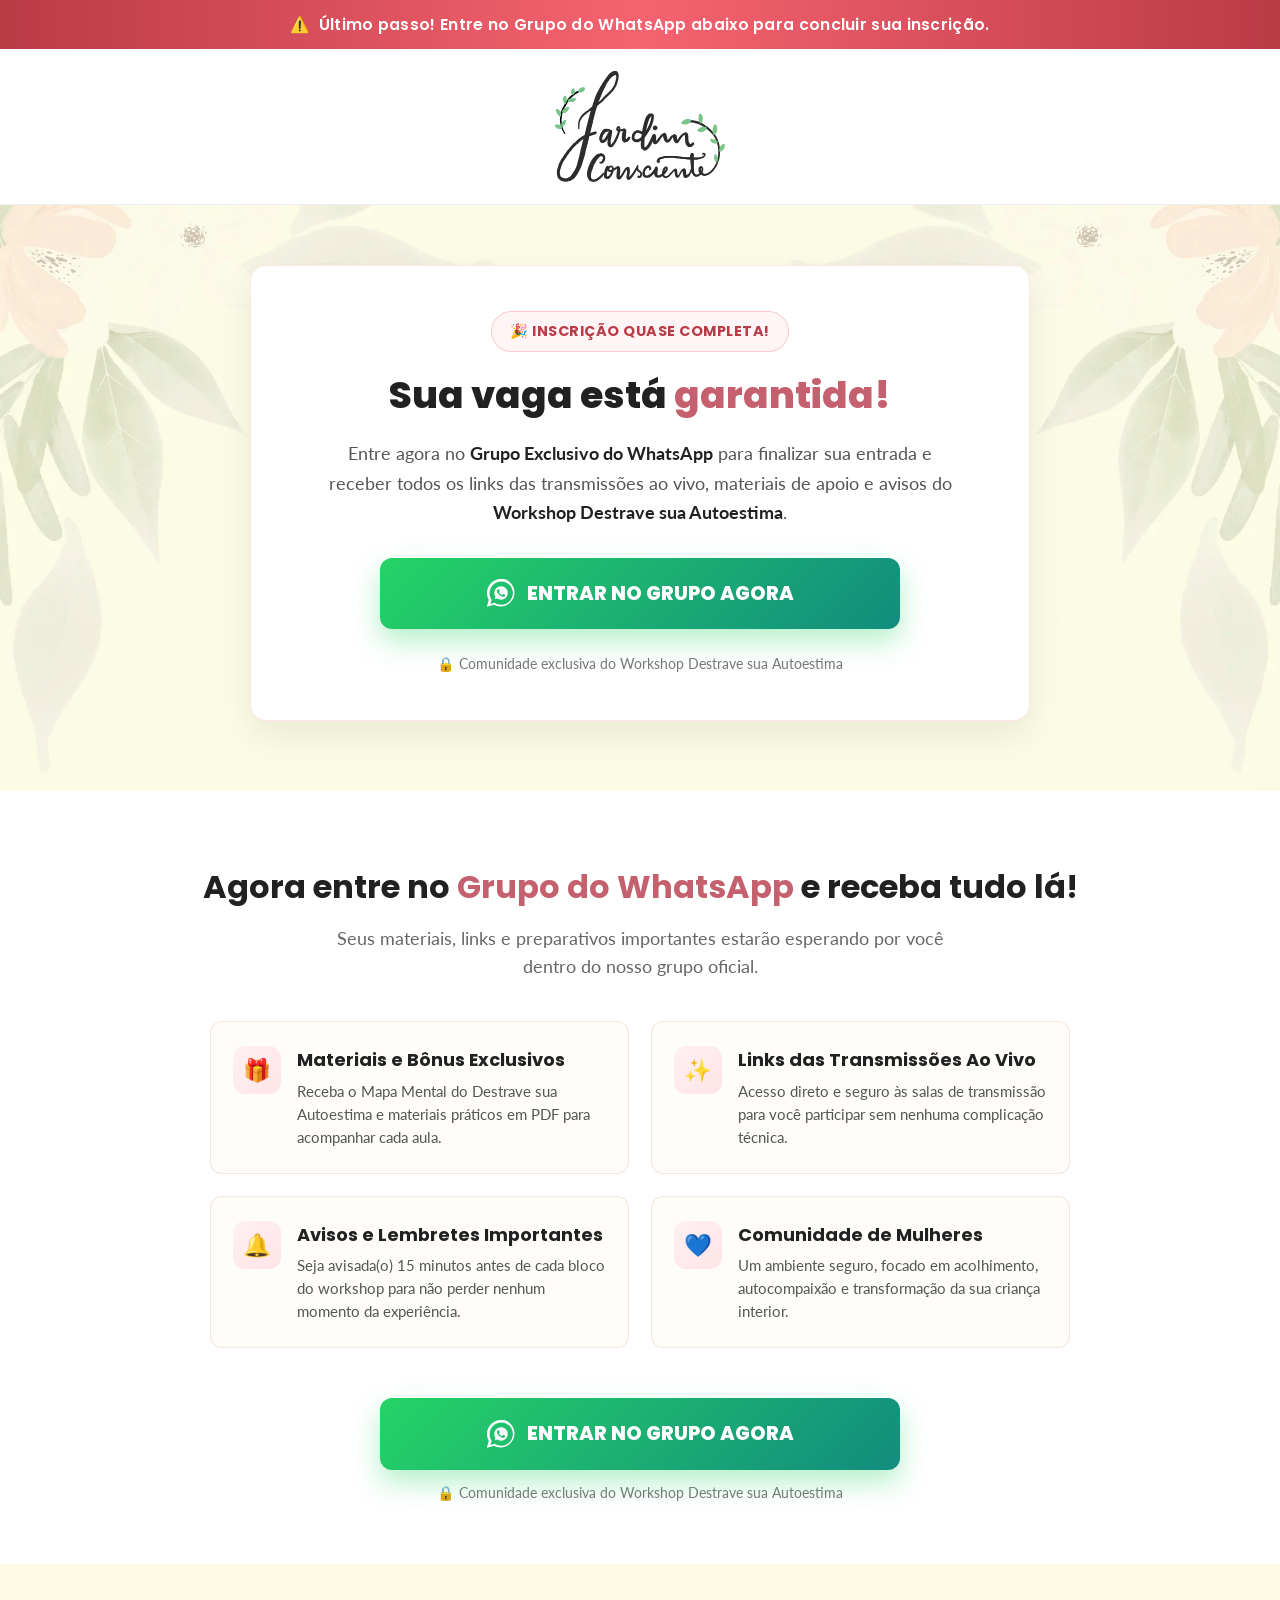
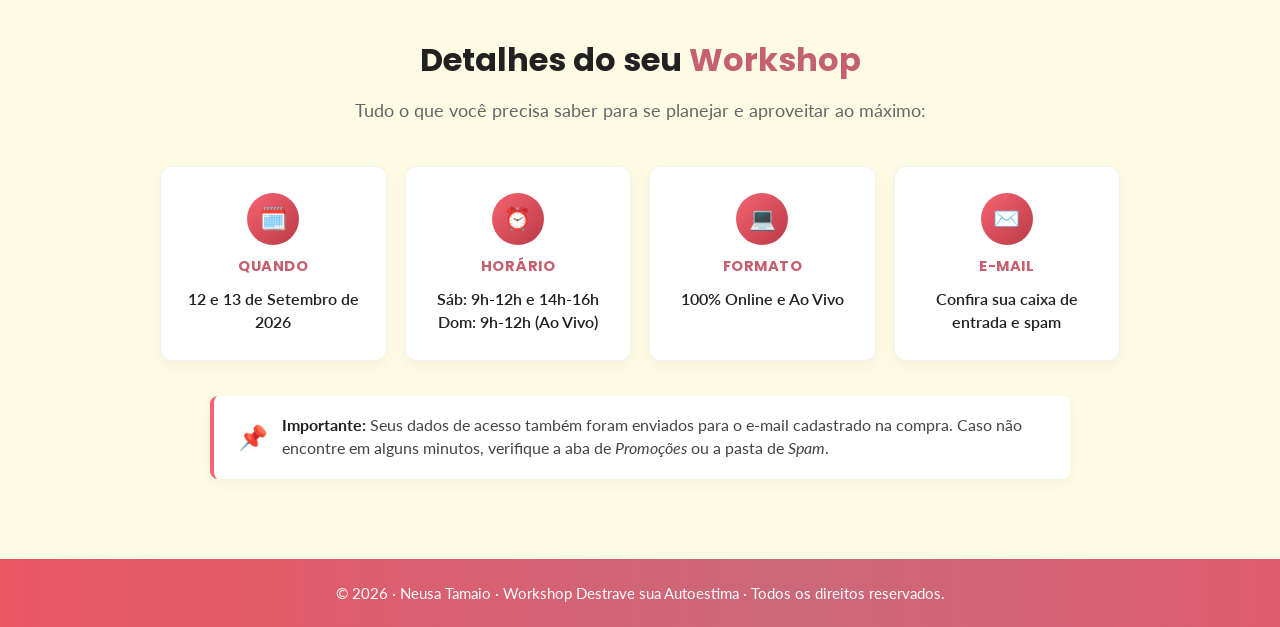
==== obrigado/index.html @ 7bde38d5 "feat: add high-converting thank you page with WhatsApp group CTA and tracking" ====
<!DOCTYPE html>
<html lang="pt-BR">
<head>
  <meta charset="UTF-8">
  <meta name="viewport" content="width=device-width, initial-scale=1.0">
  <title>Inscrição Confirmada! · Workshop Destrave sua Autoestima</title>
  <meta name="description" content="Sua vaga no Workshop Destrave sua Autoestima está confirmada! Entre agora no Grupo VIP do WhatsApp para receber todos os materiais e links de acesso.">
  <link rel="canonical" href="https://jardimconsciente.com.br/workshop-destrave-sua-autoestima/obrigado/">

  <!-- Favicon -->
  <link rel="icon" href="../images/fav-jardim-consciente.png" sizes="32x32">
  <link rel="apple-touch-icon" href="../images/fav-jardim-consciente.png">

  <!-- Google Fonts -->
  <link rel="preconnect" href="https://fonts.googleapis.com">
  <link rel="preconnect" href="https://fonts.gstatic.com" crossorigin>
  <link href="https://fonts.googleapis.com/css2?family=Lato:ital,wght@0,300;0,400;0,700;0,900;1,400;1,600;1,700&family=Poppins:ital,wght@0,400;0,500;0,600;0,700;0,800;1,600;1,700&display=swap" rel="stylesheet">

  <!-- Stylesheets -->
  <link rel="stylesheet" href="../css/style.css">
  <link rel="stylesheet" href="../css/obrigado.css">

  <!-- Meta Pixel Code -->
  <script>
    !function(f,b,e,v,n,t,s)
    {if(f.fbq)return;n=f.fbq=function(){n.callMethod?
    n.callMethod.apply(n,arguments):n.queue.push(arguments)};
    if(!f._fbq)f._fbq=n;n.push=n;n.loaded=!0;n.version='2.0';
    n.queue=[];t=b.createElement(e);t.async=!0;
    t.src=v;s=b.getElementsByTagName(e)[0];
    s.parentNode.insertBefore(t,s)}(window, document,'script',
    'https://connect.facebook.net/en_US/fbevents.js');
    fbq('init', '957910730667452');
    fbq('track', 'PageView');
    fbq('track', 'Purchase', { currency: 'BRL', value: 49.00 });
  </script>
  <noscript><img height="1" width="1" style="display:none"
    src="https://www.facebook.com/tr?id=957910730667452&ev=PageView&noscript=1"
  /></noscript>
  <!-- End Meta Pixel Code -->
</head>
<body>

  <!-- =========================================================================
       TOP NOTICE BAR
       ========================================================================= -->
  <div class="obrigado-top-bar">
    <span class="alert-pulse">⚠️</span>
    <span>Último passo! Entre no Grupo do WhatsApp abaixo para concluir sua inscrição.</span>
  </div>

  <!-- =========================================================================
       PAGE HEADER WITH LOGO
       ========================================================================= -->
  <header class="obrigado-header">
    <div class="container">
      <img src="../images/logo-467262768.svg" alt="Neusa Tamaio - Jardim Consciente" class="obrigado-logo">
    </div>
  </header>

  <main>
    <!-- =========================================================================
         SECTION 1: HERO / CONFIRMATION & MAIN WHATSAPP CTA
         ========================================================================= -->
    <section class="obrigado-hero">
      <div class="container">
        <div class="obrigado-card-main">
          
          <div class="obrigado-badge">
            <span>🎉 Inscrição Quase Completa!</span>
          </div>

          <h1 class="obrigado-title">
            Sua vaga está <span class="color-rose">garantida!</span>
          </h1>

          <p class="obrigado-subtitle">
            Entre agora no <strong>Grupo Exclusivo do WhatsApp</strong> para finalizar sua entrada e receber todos os links das transmissões ao vivo, materiais de apoio e avisos do <strong>Workshop Destrave sua Autoestima</strong>.
          </p>

          <a href="https://chat.whatsapp.com/GzQvH67pU4o5q8J8" target="_blank" rel="noopener noreferrer" class="btn-whatsapp-cta">
            <svg class="whatsapp-icon-svg" viewBox="0 0 24 24" fill="currentColor">
              <path d="M12.031 6.172c-3.181 0-5.767 2.586-5.768 5.766-.001 1.298.38 2.27 1.019 3.287l-.582 2.128 2.182-.573c.978.58 1.911.928 3.145.929 3.178 0 5.767-2.587 5.768-5.766.001-3.187-2.575-5.77-5.764-5.771zm3.392 8.244c-.144.405-.837.774-1.17.824-.299.045-.677.063-1.092-.069-.252-.08-.575-.187-.988-.365-1.739-.751-2.874-2.502-2.961-2.617-.087-.116-.708-.94-.708-1.793s.448-1.273.607-1.446c.159-.173.346-.217.462-.217l.332.006c.106.005.249-.04.39.298.144.347.491 1.2.534 1.287.043.087.072.188.014.304-.058.116-.087.188-.173.289l-.26.304c-.087.086-.177.18-.076.354.101.174.449.741.964 1.201.662.591 1.221.774 1.394.86s.275.072.376-.043c.101-.116.433-.506.549-.68.116-.173.231-.145.39-.087s1.011.477 1.184.564.289.13.332.202c.045.072.045.419-.1.824zm-3.423-14.416c-6.627 0-12 5.373-12 12 0 2.112.551 4.095 1.517 5.825l-1.611 5.889 6.046-1.585c1.668.91 3.57 1.432 5.597 1.432 6.627 0 12-5.373 12-12 0-6.627-5.373-12-12-12zm0 22.083c-1.849 0-3.567-.518-5.029-1.417l-.36-.22-3.589.941.957-3.498-.242-.385c-.991-1.572-1.537-3.424-1.537-5.404 0-5.514 4.486-10 10-10 5.514 0 10 4.486 10 10 0 5.514-4.486 10-10 10z"/>
            </svg>
            <span>ENTRAR NO GRUPO AGORA</span>
          </a>

          <div class="cta-lock-text">
            <span>🔒 Comunidade exclusiva do Workshop Destrave sua Autoestima</span>
          </div>

        </div>
      </div>
    </section>

    <!-- =========================================================================
         SECTION 2: O QUE VOCÊ RECEBERÁ NO GRUPO
         ========================================================================= -->
    <section class="obrigado-benefits">
      <div class="container">
        
        <h2 class="section-obrigado-title">
          Agora entre no <span>Grupo do WhatsApp</span> e receba tudo lá!
        </h2>

        <p class="section-obrigado-subtitle">
          Seus materiais, links e preparativos importantes estarão esperando por você dentro do nosso grupo oficial.
        </p>

        <div class="benefits-grid">
          
          <div class="benefit-card">
            <div class="benefit-icon-box">🎁</div>
            <div class="benefit-text">
              <h4>Materiais e Bônus Exclusivos</h4>
              <p>Receba o Mapa Mental do Destrave sua Autoestima e materiais práticos em PDF para acompanhar cada aula.</p>
            </div>
          </div>

          <div class="benefit-card">
            <div class="benefit-icon-box">✨</div>
            <div class="benefit-text">
              <h4>Links das Transmissões Ao Vivo</h4>
              <p>Acesso direto e seguro às salas de transmissão para você participar sem nenhuma complicação técnica.</p>
            </div>
          </div>

          <div class="benefit-card">
            <div class="benefit-icon-box">🔔</div>
            <div class="benefit-text">
              <h4>Avisos e Lembretes Importantes</h4>
              <p>Seja avisada(o) 15 minutos antes de cada bloco do workshop para não perder nenhum momento da experiência.</p>
            </div>
          </div>

          <div class="benefit-card">
            <div class="benefit-icon-box">💙</div>
            <div class="benefit-text">
              <h4>Comunidade de Mulheres</h4>
              <p>Um ambiente seguro, focado em acolhimento, autocompaixão e transformação da sua criança interior.</p>
            </div>
          </div>

        </div>

        <div class="benefits-cta-wrap">
          <a href="https://chat.whatsapp.com/GzQvH67pU4o5q8J8" target="_blank" rel="noopener noreferrer" class="btn-whatsapp-cta">
            <svg class="whatsapp-icon-svg" viewBox="0 0 24 24" fill="currentColor">
              <path d="M12.031 6.172c-3.181 0-5.767 2.586-5.768 5.766-.001 1.298.38 2.27 1.019 3.287l-.582 2.128 2.182-.573c.978.58 1.911.928 3.145.929 3.178 0 5.767-2.587 5.768-5.766.001-3.187-2.575-5.77-5.764-5.771zm3.392 8.244c-.144.405-.837.774-1.17.824-.299.045-.677.063-1.092-.069-.252-.08-.575-.187-.988-.365-1.739-.751-2.874-2.502-2.961-2.617-.087-.116-.708-.94-.708-1.793s.448-1.273.607-1.446c.159-.173.346-.217.462-.217l.332.006c.106.005.249-.04.39.298.144.347.491 1.2.534 1.287.043.087.072.188.014.304-.058.116-.087.188-.173.289l-.26.304c-.087.086-.177.18-.076.354.101.174.449.741.964 1.201.662.591 1.221.774 1.394.86s.275.072.376-.043c.101-.116.433-.506.549-.68.116-.173.231-.145.39-.087s1.011.477 1.184.564.289.13.332.202c.045.072.045.419-.1.824zm-3.423-14.416c-6.627 0-12 5.373-12 12 0 2.112.551 4.095 1.517 5.825l-1.611 5.889 6.046-1.585c1.668.91 3.57 1.432 5.597 1.432 6.627 0 12-5.373 12-12 0-6.627-5.373-12-12-12zm0 22.083c-1.849 0-3.567-.518-5.029-1.417l-.36-.22-3.589.941.957-3.498-.242-.385c-.991-1.572-1.537-3.424-1.537-5.404 0-5.514 4.486-10 10-10 5.514 0 10 4.486 10 10 0 5.514-4.486 10-10 10z"/>
            </svg>
            <span>ENTRAR NO GRUPO AGORA</span>
          </a>
          <span class="cta-lock-text">🔒 Comunidade exclusiva do Workshop Destrave sua Autoestima</span>
        </div>

      </div>
    </section>

    <!-- =========================================================================
         SECTION 3: DETALHES DO EVENTO
         ========================================================================= -->
    <section class="obrigado-details">
      <div class="container">
        
        <h2 class="section-obrigado-title">
          Detalhes do seu <span>Workshop</span>
        </h2>

        <p class="section-obrigado-subtitle">
          Tudo o que você precisa saber para se planejar e aproveitar ao máximo:
        </p>

        <div class="details-grid">
          
          <div class="detail-card">
            <div class="detail-icon-circle">🗓️</div>
            <div class="detail-label">Quando</div>
            <div class="detail-value">12 e 13 de Setembro de 2026</div>
          </div>

          <div class="detail-card">
            <div class="detail-icon-circle">⏰</div>
            <div class="detail-label">Horário</div>
            <div class="detail-value">Sáb: 9h-12h e 14h-16h<br>Dom: 9h-12h (Ao Vivo)</div>
          </div>

          <div class="detail-card">
            <div class="detail-icon-circle">💻</div>
            <div class="detail-label">Formato</div>
            <div class="detail-value">100% Online e Ao Vivo</div>
          </div>

          <div class="detail-card">
            <div class="detail-icon-circle">✉️</div>
            <div class="detail-label">E-mail</div>
            <div class="detail-value">Confira sua caixa de entrada e spam</div>
          </div>

        </div>

        <div class="obrigado-email-tip">
          <span style="font-size: 1.5rem;">📌</span>
          <p>
            <strong>Importante:</strong> Seus dados de acesso também foram enviados para o e-mail cadastrado na compra. Caso não encontre em alguns minutos, verifique a aba de <em>Promoções</em> ou a pasta de <em>Spam</em>.
          </p>
        </div>

      </div>
    </section>
  </main>

  <!-- =========================================================================
       FOOTER
       ========================================================================= -->
  <footer class="site-footer">
    <div class="container">
      <p class="footer-text">© 2026 · Neusa Tamaio · Workshop Destrave sua Autoestima · Todos os direitos reservados.</p>
    </div>
  </footer>

  <!-- UTM & SCK Tracking JS -->
  <script src="../js/main.js"></script>
</body>
</html>
---- css/style.css ----
/* ==========================================================================
   WORKSHOP DESTRAVE SUA AUTOESTIMA - 100% FAITHFUL REPLICA
   Pure Vanilla CSS - Pixel Perfect & High Visual Fidelity
   ========================================================================== */

:root {
  /* Color Palette */
  --bg-white: #FFFFFF;
  --bg-cream: #FDFBE4;
  --bg-light-rose: #FFF5F6;
  --bg-terracotta: #D6B29A;
  
  --color-green-btn-1: #659152;
  --color-green-btn-2: #74BF54;
  --color-primary-pink: #F66370;
  --color-primary-burgundy: #B93B46;
  --color-rose: #C5606E;
  --color-terracotta: #D6B29A;
  
  --text-dark: #222121;
  --text-black: #000000;
  --text-body: #333333;
  --text-muted: #555555;
  --text-white: #FFFFFF;
  
  --card-gradient-pink: linear-gradient(148deg, #F66370 0%, #B93B46 100%);
  --btn-gradient-green: linear-gradient(to right, #659152 0%, #74BF54 51%, #659152 100%);
  --banner-gradient: linear-gradient(90deg, #EB5663 0%, #CB687A 62.32%, #EB5663 124.64%);
  
  /* Typography */
  --font-heading: 'Poppins', Sans-serif;
  --font-body: 'Lato', Sans-serif;
  
  /* Spacing & Borders */
  --container-max-width: 1140px;
  --radius-sm: 5px;
  --radius-md: 10px;
  --radius-lg: 14px;
  --radius-pill: 50px;
  
  /* Shadows */
  --shadow-sm: 0 4px 15px rgba(0, 0, 0, 0.06);
  --shadow-md: 0 10px 30px rgba(0, 0, 0, 0.09);
  --shadow-lg: 0 22px 30px rgba(0, 0, 0, 0.24);
  --shadow-pink: 0 12px 28px rgba(246, 99, 112, 0.35);
  --shadow-green: 0 8px 25px rgba(101, 145, 82, 0.4);
}

/* Base Reset */
*, *::before, *::after {
  margin: 0;
  padding: 0;
  box-sizing: border-box;
}

html {
  scroll-behavior: smooth;
  font-size: 16px;
}

body {
  background-color: var(--bg-white);
  color: var(--text-body);
  font-family: var(--font-body);
  font-weight: 400;
  line-height: 1.6;
  -webkit-font-smoothing: antialiased;
  -moz-osx-font-smoothing: grayscale;
  overflow-x: hidden;
}

img {
  max-width: 100%;
  height: auto;
  display: block;
}

a {
  color: inherit;
  text-decoration: none;
  transition: all 0.25s ease;
}

ul {
  list-style: none;
}

.container {
  max-width: var(--container-max-width);
  margin: 0 auto;
  width: 100%;
  padding: 0 20px;
}

.color1, .color-rose {
  color: var(--color-rose) !important;
}

.color-green {
  color: var(--color-green-btn-1) !important;
}

/* ==========================================================================
   BUTTONS & CTAs (.btn-grad)
   ========================================================================== */

.btn-grad {
  display: inline-flex;
  align-items: center;
  justify-content: center;
  background-image: var(--btn-gradient-green);
  background-size: 200% auto;
  color: #ffffff !important;
  font-family: var(--font-body);
  font-size: 20px;
  font-weight: 800;
  font-style: italic;
  letter-spacing: 0.6px;
  text-transform: uppercase;
  padding: 18px 45px;
  border-radius: var(--radius-md);
  border: 1px solid rgba(255, 255, 255, 0.36);
  cursor: pointer;
  box-shadow: var(--shadow-green);
  transition: all 0.4s ease;
  text-align: center;
}

.btn-grad:hover {
  background-position: right center;
  color: #ffffff;
  transform: translateY(-2px);
  box-shadow: 0 12px 30px rgba(101, 145, 82, 0.6);
}

.btn-grad:active {
  transform: translateY(0);
}

.btn-pulse {
  animation: pulse-green 2.5s infinite;
}

@keyframes pulse-green {
  0% {
    box-shadow: 0 0 0 0 rgba(116, 191, 84, 0.6);
  }
  70% {
    box-shadow: 0 0 0 16px rgba(116, 191, 84, 0);
  }
  100% {
    box-shadow: 0 0 0 0 rgba(116, 191, 84, 0);
  }
}

.divider {
  width: 100%;
  height: 1px;
  background: #E5E5E5;
  margin: 25px 0;
}

/* ==========================================================================
   SECTION 1: HERO SECTION (LIGHT WARM PEACH BACKGROUND #D6B29A)
   ========================================================================== */

.hero-section {
  position: relative;
  min-height: 850px;
  display: flex;
  align-items: center;
  background-color: #D6B29A;
  background-image: url('../images/111604.webp');
  background-position: top center;
  background-repeat: no-repeat;
  background-size: cover;
  padding: 50px 0 60px;
  border-top: 4px solid #EB5663;
  border-image: linear-gradient(90deg, #EB5663 0%, #CB687A 62.32%, #EB5663 124.64%) 4;
}

.hero-content {
  max-width: 550px;
  display: flex;
  flex-direction: column;
  align-items: flex-start;
  gap: 18px;
  z-index: 2;
}

/* Tag Box Top */
.hero-tag-box {
  background-color: rgba(255, 255, 255, 0.72);
  border-radius: var(--radius-md);
  padding: 12px 24px;
  box-shadow: 0 4px 15px rgba(0, 0, 0, 0.05);
}

.hero-tag-text {
  font-family: var(--font-body);
  font-size: 1.45rem;
  font-weight: 800;
  font-style: italic;
  color: var(--text-black);
  text-transform: uppercase;
  letter-spacing: 0.5px;
  line-height: 1.2;
}

/* Date / Time / Live Capsule */
.hero-meta-capsule {
  background-color: rgba(255, 255, 255, 0.72);
  border-radius: var(--radius-pill);
  padding: 10px 22px;
  box-shadow: 0 4px 15px rgba(0, 0, 0, 0.05);
  display: inline-flex;
  align-items: center;
  flex-wrap: wrap;
  gap: 12px;
}

.hero-meta-item {
  display: inline-flex;
  align-items: center;
  gap: 8px;
  font-family: var(--font-heading);
  font-size: 0.95rem;
  font-weight: 700;
  color: var(--text-black);
}

.hero-meta-divider {
  color: rgba(0, 0, 0, 0.35);
  font-weight: 300;
  font-size: 1.1rem;
}

.hero-meta-item .meta-icon {
  width: 20px;
  height: 20px;
  display: inline-flex;
  align-items: center;
  justify-content: center;
  flex-shrink: 0;
}

/* Headline */
.hero-headline {
  font-family: var(--font-body);
  font-size: 1.95rem;
  font-weight: 500;
  font-style: italic;
  line-height: 1.25;
  color: var(--text-black);
  margin-top: 5px;
}

.hero-headline strong {
  font-weight: 800;
  color: var(--text-black);
}

/* Subheadline */
.hero-subheadline {
  font-family: var(--font-body);
  font-size: 1.18rem;
  font-weight: 600;
  line-height: 1.5;
  color: var(--text-black);
}

.hero-subheadline strong {
  font-weight: 800;
  color: var(--text-black);
}

.hero-cta-wrapper {
  margin-top: 10px;
}

/* ==========================================================================
   SECTION 2: POR QUE VOCÊ TEM BAIXA AUTOESTIMA (VIBRANT PINK GRADIENT CARD)
   ========================================================================== */

.section-reasons {
  background-color: var(--bg-white);
  padding: 80px 0;
}

.reasons-box {
  background-image: var(--card-gradient-pink);
  border-radius: var(--radius-md);
  padding: 55px 50px;
  box-shadow: var(--shadow-pink);
  color: var(--text-white);
}

.reasons-tag {
  font-family: var(--font-heading);
  font-size: 1.15rem;
  font-weight: 800;
  letter-spacing: 1px;
  color: #FFE6E9;
  text-transform: uppercase;
  margin-bottom: 12px;
}

.reasons-title {
  font-family: var(--font-heading);
  font-size: 2rem;
  font-weight: 700;
  line-height: 1.35;
  color: #FFFFFF;
  margin-bottom: 35px;
}

.reasons-list {
  display: flex;
  flex-direction: column;
  gap: 22px;
}

.reasons-item {
  display: flex;
  align-items: flex-start;
  gap: 16px;
  font-size: 1.18rem;
  line-height: 1.6;
  color: #FFFFFF;
}

.reasons-item strong {
  color: #FFF2A6;
  font-weight: 800;
}

.item-icon {
  width: 24px;
  height: 24px;
  flex-shrink: 0;
  margin-top: 4px;
}

/* ==========================================================================
   SECTION 3: SPOILER (WARM LIGHT ACCENT)
   ========================================================================== */

.section-spoiler {
  background-color: var(--bg-white);
  padding: 30px 0;
}

.spoiler-box {
  background: #FFF5F6;
  border-left: 5px solid var(--color-primary-pink);
  border-radius: 0 var(--radius-md) var(--radius-md) 0;
  padding: 25px 30px;
  max-width: 950px;
  margin: 0 auto;
}

.spoiler-text {
  font-family: var(--font-heading);
  font-size: 1.25rem;
  text-align: center;
  color: var(--text-dark);
  line-height: 1.6;
}

.spoiler-text em {
  font-style: italic;
  color: var(--color-primary-burgundy);
  font-weight: 700;
}

.spoiler-text strong {
  font-weight: 800;
  color: var(--color-primary-burgundy);
  text-decoration: underline;
  text-decoration-color: var(--color-primary-pink);
  text-underline-offset: 4px;
}

/* ==========================================================================
   SECTION 4: CRUCIAL PARA ALCANÇAR AUTOESTIMA SAUDÁVEL (CLEAN WHITE & CITATIONS)
   ========================================================================== */

.section-crucial {
  background-color: var(--bg-white);
  padding: 60px 0 80px;
}

.crucial-box {
  background: var(--bg-white);
  border: 1px solid #EFEFEF;
  border-radius: var(--radius-md);
  padding: 50px 45px;
  box-shadow: var(--shadow-md);
}

.crucial-title {
  font-family: var(--font-body);
  font-size: 1.85rem;
  font-weight: 600;
  font-style: italic;
  line-height: 1.35;
  color: var(--text-dark);
  text-align: center;
  margin-bottom: 25px;
}

.crucial-content {
  display: flex;
  flex-direction: column;
  gap: 20px;
  font-size: 1.18rem;
  line-height: 1.65;
  color: var(--text-body);
}

.crucial-content p strong {
  color: var(--text-dark);
  display: block;
}

.citation-card {
  background: #FFF5F6;
  border-left: 4px solid var(--color-primary-pink);
  padding: 18px 22px;
  border-radius: 0 var(--radius-sm) var(--radius-sm) 0;
  margin: 6px 0 12px;
}

.citation-card .quote {
  font-style: italic;
  color: var(--color-primary-burgundy);
  font-weight: 700;
  font-size: 1.1rem;
  margin-bottom: 5px;
}

.citation-card .source {
  font-size: 0.95rem;
  color: var(--text-muted);
}

/* ==========================================================================
   SECTION 5: O MÉTODO EM 6 PASSOS (COLORFUL PINK GRADIENT CARDS)
   ========================================================================== */

.section-method {
  background-color: var(--bg-white);
  padding: 80px 0;
  position: relative;
}

.section-header-centered {
  text-align: center;
  max-width: 800px;
  margin: 0 auto 50px;
}

.method-title {
  font-family: var(--font-body);
  font-size: 2.2rem;
  font-weight: 600;
  font-style: italic;
  line-height: 1.3;
  color: var(--text-dark);
}

.method-title span {
  color: var(--color-rose);
  font-weight: 700;
}

.steps-grid {
  display: grid;
  grid-template-columns: repeat(3, 1fr);
  gap: 25px;
  margin-bottom: 50px;
}

.step-card {
  background-image: var(--card-gradient-pink);
  border-radius: var(--radius-md);
  padding: 35px 30px;
  display: flex;
  flex-direction: column;
  box-shadow: 0 10px 25px rgba(246, 99, 112, 0.25);
  color: #ffffff;
  transition: transform 0.3s ease, box-shadow 0.3s ease;
}

.step-card:hover {
  transform: translateY(-6px);
  box-shadow: 0 16px 35px rgba(246, 99, 112, 0.4);
}

.step-card-title {
  font-family: var(--font-heading);
  font-size: 1.15rem;
  font-weight: 800;
  line-height: 1.4;
  color: #FFFFFF;
  text-transform: uppercase;
}

.step-card-divider {
  width: 100%;
  height: 1px;
  background: rgba(255, 255, 255, 0.35);
  margin: 15px 0 18px;
}

.step-card-desc {
  font-size: 1.05rem;
  line-height: 1.6;
  color: #FFFFFF;
}

.method-result-box {
  background: var(--bg-white);
  border: 2px solid var(--color-primary-pink);
  border-radius: var(--radius-md);
  padding: 24px 30px;
  text-align: center;
  font-family: var(--font-heading);
  font-size: 1.25rem;
  font-weight: 700;
  color: var(--text-dark);
  margin-bottom: 60px;
  box-shadow: var(--shadow-sm);
}

/* Testimonials Carousel */
.testimonials-wrapper {
  margin-top: 50px;
  padding-top: 40px;
  border-top: 1px solid #EEEEEE;
}

.testimonials-title {
  font-family: var(--font-heading);
  font-size: 1.45rem;
  font-weight: 800;
  text-align: center;
  color: var(--color-rose);
  text-transform: uppercase;
  letter-spacing: 0.5px;
  margin-bottom: 35px;
}

.carousel-container {
  position: relative;
  max-width: 100%;
  overflow: hidden;
  padding: 10px 0 35px;
}

.carousel-track {
  display: flex;
  gap: 25px;
  transition: transform 0.45s cubic-bezier(0.25, 1, 0.5, 1);
  will-change: transform;
}

.carousel-slide {
  flex: 0 0 calc(33.333% - 17px);
  border-radius: var(--radius-md);
  overflow: hidden;
  border: 1px solid #EFEFEF;
  box-shadow: var(--shadow-md);
  background: #FFFFFF;
  cursor: pointer;
  transition: transform 0.3s ease, box-shadow 0.3s ease;
}

.carousel-slide:hover {
  transform: translateY(-5px);
  box-shadow: 0 15px 35px rgba(0, 0, 0, 0.15);
}

.carousel-slide img {
  width: 100%;
  height: auto;
  display: block;
}

.carousel-controls {
  display: flex;
  align-items: center;
  justify-content: center;
  gap: 20px;
  margin-top: 20px;
}

.carousel-btn {
  background: var(--color-green-btn-1);
  border: none;
  color: #ffffff;
  width: 44px;
  height: 44px;
  border-radius: 50%;
  display: flex;
  align-items: center;
  justify-content: center;
  cursor: pointer;
  transition: all 0.2s ease;
  box-shadow: 0 4px 12px rgba(101, 145, 82, 0.3);
}

.carousel-btn:hover {
  background: var(--color-green-btn-2);
  transform: scale(1.1);
}

.carousel-dots {
  display: flex;
  gap: 8px;
}

.carousel-dot {
  width: 10px;
  height: 10px;
  border-radius: 50%;
  background: #D5D8DC;
  cursor: pointer;
  transition: all 0.3s ease;
}

.carousel-dot.active {
  background: var(--color-green-btn-1);
  width: 24px;
  border-radius: 10px;
}

/* Lightbox Modal */
.lightbox-modal {
  display: none;
  position: fixed;
  top: 0;
  left: 0;
  width: 100%;
  height: 100%;
  background: rgba(0, 0, 0, 0.88);
  backdrop-filter: blur(8px);
  z-index: 9999;
  align-items: center;
  justify-content: center;
  padding: 20px;
}

.lightbox-modal.active {
  display: flex;
}

.lightbox-img {
  max-width: 90%;
  max-height: 88vh;
  border-radius: var(--radius-md);
  box-shadow: 0 20px 50px rgba(0,0,0,0.5);
}

.lightbox-close {
  position: absolute;
  top: 25px;
  right: 25px;
  color: #fff;
  font-size: 2rem;
  cursor: pointer;
  width: 45px;
  height: 45px;
  display: flex;
  align-items: center;
  justify-content: center;
  background: rgba(255, 255, 255, 0.2);
  border: none;
  border-radius: 50%;
  transition: background 0.2s ease;
}

.lightbox-close:hover {
  background: var(--color-primary-pink);
}

/* ==========================================================================
   SECTION 6: NESSE WORKSHOP VOCÊ VAI APRENDER E PRATICAR (GREEN HEADER & WHITE BODY)
   ========================================================================== */

.section-learn {
  background-color: var(--bg-white);
  padding: 80px 0;
}

.learn-wrapper {
  max-width: 980px;
  margin: 0 auto;
  border-radius: var(--radius-md);
  overflow: hidden;
  box-shadow: var(--shadow-lg);
  border: 1px solid #EAEAEA;
}

.learn-header-green {
  background-color: var(--color-green-btn-1);
  color: #FFFFFF;
  padding: 40px 30px;
  text-align: center;
}

.learn-icon-top {
  max-width: 90px;
  margin: 0 auto 15px;
}

.learn-title {
  font-family: var(--font-body);
  font-size: 1.95rem;
  font-weight: 700;
  font-style: italic;
  color: #FFFFFF;
}

.learn-body {
  background-color: #FFFFFF;
  padding: 45px 40px;
}

.learn-list {
  display: flex;
  flex-direction: column;
}

.learn-item {
  display: flex;
  align-items: flex-start;
  gap: 16px;
  font-size: 1.15rem;
  line-height: 1.6;
  color: #000000;
  padding: 18px 0;
  border-bottom: 1px solid #EAEAEA;
}

.learn-item:last-child {
  border-bottom: none;
}

.learn-item strong {
  color: var(--text-dark);
  font-weight: 700;
}

.learn-footer {
  text-align: center;
  margin-top: 30px;
  padding-top: 25px;
  border-top: 1px solid #EAEAEA;
}

.learn-footer-text {
  font-family: var(--font-heading);
  font-size: 1.25rem;
  font-weight: 700;
  color: var(--text-dark);
}

.learn-footer-cta {
  font-size: 1.45rem;
  font-weight: 800;
  color: var(--color-green-btn-1);
  margin-top: 5px;
}

/* ==========================================================================
   SECTION 7: COMO SERÁ O WORKSHOP (CLEAN WHITE WITH HIGHLIGHTS)
   ========================================================================== */

.section-format {
  background-color: var(--bg-white);
  padding: 80px 0;
}

.format-grid {
  display: grid;
  grid-template-columns: 1fr 1.15fr;
  gap: 50px;
  align-items: center;
}

.format-image-wrapper {
  border-radius: var(--radius-md);
  overflow: hidden;
  box-shadow: var(--shadow-md);
}

.format-content {
  display: flex;
  flex-direction: column;
  gap: 25px;
}

.format-title {
  font-family: var(--font-heading);
  font-size: 2rem;
  font-weight: 800;
  color: var(--text-dark);
}

.format-list {
  display: flex;
  flex-direction: column;
  gap: 20px;
}

.format-item {
  display: flex;
  align-items: flex-start;
  gap: 15px;
  font-size: 1.15rem;
  line-height: 1.6;
  color: #333333;
}

.format-item .color1 {
  color: var(--color-rose);
  font-weight: 700;
}

/* ==========================================================================
   SECTION 8: BANNER BORDÔ (VIBRANT PINK GRADIENT)
   ========================================================================== */

.section-banner-viver {
  background: var(--banner-gradient);
  padding: 60px 0;
  text-align: center;
  color: #ffffff;
}

.banner-viver-title {
  font-family: var(--font-heading);
  font-size: 2.1rem;
  font-weight: 800;
  color: #ffffff;
  margin-bottom: 15px;
}

.banner-viver-desc {
  font-size: 1.25rem;
  line-height: 1.65;
  color: #ffffff;
  max-width: 880px;
  margin: 0 auto;
}

/* ==========================================================================
   SECTION 9: OFERTA & INGRESSOS (WARM TERRACOTTA BG & WHITE CARDS)
   ========================================================================== */

.section-pricing {
  background-color: var(--bg-terracotta);
  background-image: url('../images/125604-copy.webp');
  background-position: top center;
  background-repeat: no-repeat;
  background-size: cover;
  padding: 85px 0 95px;
}

.pricing-heading {
  font-family: var(--font-body);
  font-size: 2.15rem;
  font-weight: 600;
  font-style: italic;
  text-align: center;
  color: #000000;
  margin-bottom: 45px;
}

.pricing-grid {
  display: grid;
  grid-template-columns: 1fr 1fr;
  gap: 35px;
  max-width: 1020px;
  margin: 0 auto 50px;
}

.pricing-card {
  background: #FFFFFF;
  border-radius: var(--radius-md);
  padding: 45px 35px;
  display: flex;
  flex-direction: column;
  box-shadow: var(--shadow-lg);
  position: relative;
  transition: transform 0.3s ease;
}

.pricing-card:hover {
  transform: translateY(-6px);
}

.pricing-card-title {
  font-family: var(--font-heading);
  font-size: 1.95rem;
  font-weight: 800;
  color: var(--color-rose);
  margin-bottom: 25px;
  text-align: center;
}

.pricing-list {
  display: flex;
  flex-direction: column;
  gap: 15px;
  margin-bottom: 30px;
  flex-grow: 1;
}

.pricing-item {
  display: flex;
  align-items: center;
  gap: 12px;
  font-size: 1.1rem;
  color: #333333;
}

.pricing-price-box {
  text-align: center;
  margin-bottom: 25px;
}

.price-prefix {
  font-size: 1.15rem;
  color: #666666;
  margin-bottom: 5px;
}

.price-installments {
  font-family: var(--font-heading);
  font-size: 2.4rem;
  font-weight: 800;
  color: var(--color-green-btn-1);
}

.price-installments span {
  color: var(--color-green-btn-1);
  font-weight: 800;
}

.price-cash {
  font-size: 1.15rem;
  color: #555555;
  margin-top: 4px;
}

.pricing-card .btn-grad {
  width: 100%;
}

/* ==========================================================================
   SECTION 10: QUEM É A SUA MENTORA (BRIGHT WHITE BG & CLEAN CARD)
   ========================================================================== */

.section-mentor {
  background-color: var(--bg-white);
  padding: 40px 0 30px 0;
  width: 100%;
  overflow: hidden;
  position: relative;
}

.mentor-wrapper {
  display: flex;
  align-items: center;
  width: 100%;
  min-height: auto;
}

.mentor-image-col {
  flex: 0 0 50%;
  width: 50%;
  max-width: 50%;
  display: flex;
  justify-content: flex-start;
  align-items: center;
  padding-top: 15px;
}

.mentor-img {
  width: 100%;
  height: auto;
  max-height: 820px;
  object-fit: contain;
  object-position: left top;
  display: block;
}

.mentor-content-col {
  flex: 0 0 50%;
  width: 50%;
  max-width: 50%;
  display: flex;
  justify-content: flex-start;
  align-items: center;
  padding: 30px 40px 30px 50px;
}

.mentor-content {
  max-width: 580px;
  width: 100%;
  display: flex;
  flex-direction: column;
  gap: 16px;
}

.mentor-title {
  font-family: var(--font-body);
  font-size: 2.1rem;
  font-weight: 600;
  font-style: italic;
  color: var(--text-dark);
  margin-bottom: 5px;
}

.mentor-title .color1 {
  color: var(--color-rose);
  font-weight: 700;
}

.mentor-quote-box {
  border-left: 3px solid #EB5663;
  padding-left: 15px;
  margin: 5px 0;
}

.mentor-quote-text {
  font-family: var(--font-body);
  font-size: 1.15rem;
  font-weight: 600;
  font-style: italic;
  line-height: 1.6;
  color: var(--text-dark);
}

.mentor-quote-text strong {
  font-weight: 800;
}

.mentor-desc {
  font-size: 1.12rem;
  line-height: 1.65;
  color: #333333;
}

.mentor-desc strong,
.mentor-desc .color1 {
  color: var(--color-rose);
  font-weight: 700;
}

/* ==========================================================================
   SECTION 11: PERGUNTAS FREQUENTES (WARM CREAM BG & VIBRANT ROSE ACCORDION)
   ========================================================================== */

.section-faq {
  background-color: var(--bg-cream);
  background-image: url('../images/105425.webp');
  background-position: top center;
  background-repeat: no-repeat;
  background-size: auto;
  padding: 85px 0;
}

.faq-title {
  font-family: var(--font-heading);
  font-size: 2.15rem;
  font-weight: 600;
  font-style: italic;
  text-align: center;
  color: var(--text-dark);
  margin-bottom: 45px;
}

.faq-title span {
  color: var(--color-rose);
  font-weight: 700;
}

.faq-accordion {
  max-width: 850px;
  margin: 0 auto;
  display: flex;
  flex-direction: column;
  gap: 10px;
}

.faq-item {
  border-radius: var(--radius-sm);
  overflow: hidden;
  box-shadow: 0 4px 15px rgba(0, 0, 0, 0.05);
}

.faq-header {
  background-color: var(--color-rose);
  padding: 20px 24px;
  display: flex;
  align-items: center;
  justify-content: space-between;
  cursor: pointer;
  user-select: none;
  transition: background-color 0.2s ease;
}

.faq-header:hover {
  background-color: #ba5462;
}

.faq-question {
  font-family: var(--font-heading);
  font-size: 1.1rem;
  font-weight: 700;
  color: #FFFFFF;
  line-height: 1.4;
}

.faq-icon {
  width: 20px;
  height: 20px;
  flex-shrink: 0;
  transition: transform 0.3s ease;
  color: #FFFFFF;
}

.faq-item.active .faq-icon {
  transform: rotate(180deg);
}

.faq-body {
  max-height: 0;
  overflow: hidden;
  transition: max-height 0.35s ease, padding 0.35s ease;
  padding: 0 24px;
  background-color: #FFFFFF;
}

.faq-item.active .faq-body {
  max-height: 300px;
  padding: 20px 24px 24px;
}

.faq-body p {
  font-family: var(--font-heading);
  font-size: 1.05rem;
  line-height: 1.6;
  color: #000000;
}

.faq-body a {
  color: var(--color-primary-burgundy);
  font-weight: 600;
  text-decoration: underline;
}

/* ==========================================================================
   SECTION 12: FOOTER (PINK/ROSE GRADIENT)
   ========================================================================== */

.site-footer {
  background: var(--banner-gradient);
  padding: 22px 0;
  text-align: center;
}

.footer-text {
  font-family: var(--font-body);
  font-size: 0.95rem;
  color: #ffffff;
}

/* ==========================================================================
   RESPONSIVE MEDIA QUERIES
   ========================================================================== */

@media (max-width: 1024px) {
  .hero-section {
    padding: 50px 0;
  }
  
  .steps-grid {
    grid-template-columns: repeat(2, 1fr);
  }
  
  .format-grid {
    grid-template-columns: 1fr;
    gap: 35px;
  }
  
  .carousel-slide {
    flex: 0 0 calc(50% - 13px);
  }

  .mentor-content-col {
    padding: 40px 25px;
  }
}

@media (max-width: 767px) {
  .hero-section {
    background-color: #D6B29A;
    background-image: url('../images/100505.webp');
    background-position: bottom center;
    background-repeat: no-repeat;
    background-size: 100% auto;
    padding-top: 25px;
    padding-bottom: 95vw; /* Perfectly exposes Neusa's photo at the bottom */
    padding-left: 12px;
    padding-right: 12px;
    min-height: auto;
    display: block;
    text-align: center;
  }
  
  .hero-content {
    align-items: center;
    max-width: 100%;
    gap: 15px;
  }
  
  .hero-tag-box {
    padding: 10px 18px;
    border-radius: 8px;
  }

  .hero-tag-text {
    font-size: 1.15rem;
    line-height: 1.25;
  }
  
  .hero-meta-capsule {
    justify-content: center;
    padding: 8px 14px;
    gap: 8px;
    border-radius: 50px;
  }
  
  .hero-meta-item {
    font-size: 0.86rem;
    gap: 5px;
  }

  .hero-meta-item .meta-icon {
    width: 17px;
    height: 17px;
  }
  
  .hero-headline {
    font-size: 1.35rem;
    line-height: 1.3;
    text-align: start;
    margin-top: 5px;
  }
  
  .hero-subheadline {
    font-size: 1.05rem;
    line-height: 1.45;
    text-align: start;
  }
  
  .hero-cta-wrapper {
    width: 100%;
    display: flex;
    justify-content: center;
    margin-top: 10px;
  }

  .btn-grad {
    width: 85%;
    max-width: 320px;
    padding: 15px 20px;
    font-size: 1.05rem;
    border-radius: 8px;
  }
  
  .reasons-box,
  .crucial-box,
  .learn-body {
    padding: 30px 20px;
  }
  
  .reasons-title,
  .crucial-title,
  .method-title,
  .learn-title,
  .banner-viver-title,
  .pricing-heading,
  .mentor-title,
  .faq-title {
    font-size: 1.55rem;
  }
  
  .steps-grid {
    grid-template-columns: 1fr;
  }
  
  .carousel-slide {
    flex: 0 0 100%;
  }
  
  .pricing-grid {
    grid-template-columns: 1fr;
  }
  
  .pricing-card {
    padding: 35px 22px;
  }
  
  .section-mentor {
    padding: 0 0 35px 0;
  }

  .mentor-wrapper {
    flex-direction: column;
    min-height: auto;
    width: 100%;
  }

  .mentor-image-col {
    flex: 0 0 100%;
    width: 100%;
    max-width: 100%;
  }

  .mentor-img {
    width: 100%;
    max-height: none;
    display: block;
    margin: 0;
  }

  .mentor-content-col {
    flex: 0 0 100%;
    width: 100%;
    max-width: 100%;
    padding: 0;
  }

  .mentor-content {
    position: relative;
    z-index: 2;
    margin: -70px 14px 0 14px;
    width: calc(100% - 28px);
    max-width: 100%;
    background: #FFFFFF;
    border-radius: 14px;
    padding: 30px 18px 25px;
    box-shadow: 0 10px 30px rgba(0, 0, 0, 0.08);
  }

  .mentor-quote-box {
    border-left: 3px solid #EB5663;
    padding-left: 12px;
  }

  .mentor-quote-text {
    font-size: 1.05rem;
  }

  .mentor-desc {
    font-size: 1rem;
  }
}
---- css/obrigado.css ----
/* ==========================================================================
   PÁGINA DE OBRIGADO - WORKSHOP DESTRAVE SUA AUTOESTIMA
   Clean Vanilla CSS - Pixel Perfect & High Conversion
   ========================================================================== */

/* Top Alert Bar */
.obrigado-top-bar {
  background: linear-gradient(90deg, #B93B46 0%, #F66370 50%, #B93B46 100%);
  color: #FFFFFF;
  text-align: center;
  padding: 12px 16px;
  font-family: var(--font-heading);
  font-size: 0.98rem;
  font-weight: 600;
  letter-spacing: 0.3px;
  display: flex;
  align-items: center;
  justify-content: center;
  gap: 8px;
}

.obrigado-top-bar .alert-pulse {
  display: inline-block;
  animation: pulseIcon 1.5s infinite;
}

@keyframes pulseIcon {
  0%, 100% { transform: scale(1); }
  50% { transform: scale(1.25); }
}

/* Page Header */
.obrigado-header {
  background: #FFFFFF;
  padding: 22px 0;
  border-bottom: 1px solid rgba(0, 0, 0, 0.06);
  text-align: center;
}

.obrigado-logo {
  max-width: 170px;
  height: auto;
  margin: 0 auto;
  display: block;
}

/* Main Hero Section */
.obrigado-hero {
  background-color: var(--bg-cream);
  background-image: url('../images/105425.webp');
  background-position: top center;
  background-repeat: no-repeat;
  background-size: cover;
  padding: 60px 0 70px;
  text-align: center;
}

.obrigado-card-main {
  background: #FFFFFF;
  border-radius: 16px;
  padding: 45px 35px;
  max-width: 780px;
  margin: 0 auto;
  box-shadow: 0 15px 35px rgba(0, 0, 0, 0.07);
  border: 1px solid rgba(235, 86, 99, 0.15);
  display: flex;
  flex-direction: column;
  align-items: center;
  gap: 20px;
}

.obrigado-badge {
  display: inline-flex;
  align-items: center;
  gap: 8px;
  background: #FFF5F6;
  color: var(--color-primary-burgundy);
  border: 1px solid rgba(246, 99, 112, 0.3);
  padding: 8px 18px;
  border-radius: 50px;
  font-family: var(--font-heading);
  font-size: 0.9rem;
  font-weight: 700;
  text-transform: uppercase;
  letter-spacing: 0.5px;
}

.obrigado-title {
  font-family: var(--font-heading);
  font-size: 2.35rem;
  font-weight: 800;
  color: var(--text-dark);
  line-height: 1.25;
}

.obrigado-title .color-rose {
  color: var(--color-rose);
}

.obrigado-subtitle {
  font-size: 1.15rem;
  line-height: 1.6;
  color: var(--text-muted);
  max-width: 650px;
}

.obrigado-subtitle strong {
  color: var(--text-dark);
  font-weight: 700;
}

/* WhatsApp CTA Button */
.btn-whatsapp-cta {
  display: inline-flex;
  align-items: center;
  justify-content: center;
  gap: 12px;
  background: linear-gradient(135deg, #25D366 0%, #128C7E 100%);
  color: #FFFFFF !important;
  font-family: var(--font-heading);
  font-size: 1.22rem;
  font-weight: 800;
  text-decoration: none;
  padding: 20px 36px;
  border-radius: 12px;
  box-shadow: 0 12px 28px rgba(37, 211, 102, 0.35);
  transition: all 0.3s ease;
  width: 100%;
  max-width: 520px;
  margin-top: 10px;
  position: relative;
  overflow: hidden;
  animation: pulseWhatsapp 2.2s infinite;
}

.btn-whatsapp-cta:hover {
  transform: translateY(-3px) scale(1.02);
  box-shadow: 0 16px 36px rgba(37, 211, 102, 0.45);
}

@keyframes pulseWhatsapp {
  0%, 100% {
    box-shadow: 0 12px 28px rgba(37, 211, 102, 0.35);
  }
  50% {
    box-shadow: 0 16px 36px rgba(37, 211, 102, 0.65);
    transform: scale(1.015);
  }
}

.whatsapp-icon-svg {
  width: 28px;
  height: 28px;
  fill: #FFFFFF;
  flex-shrink: 0;
}

.cta-lock-text {
  font-size: 0.88rem;
  color: #777777;
  display: flex;
  align-items: center;
  gap: 6px;
  margin-top: 4px;
}

/* Benefits Section */
.obrigado-benefits {
  background: #FFFFFF;
  padding: 70px 0 60px;
}

.section-obrigado-title {
  font-family: var(--font-heading);
  font-size: 2rem;
  font-weight: 700;
  text-align: center;
  color: var(--text-dark);
  margin-bottom: 12px;
}

.section-obrigado-title span {
  color: var(--color-rose);
}

.section-obrigado-subtitle {
  text-align: center;
  font-size: 1.1rem;
  color: #666666;
  max-width: 620px;
  margin: 0 auto 40px;
}

.benefits-grid {
  display: grid;
  grid-template-columns: repeat(2, 1fr);
  gap: 22px;
  max-width: 860px;
  margin: 0 auto 40px;
}

.benefit-card {
  background: #FFFDF9;
  border: 1px solid rgba(214, 178, 154, 0.3);
  border-radius: 12px;
  padding: 24px 22px;
  display: flex;
  align-items: flex-start;
  gap: 16px;
  transition: transform 0.25s ease, box-shadow 0.25s ease;
}

.benefit-card:hover {
  transform: translateY(-3px);
  box-shadow: 0 8px 20px rgba(0, 0, 0, 0.06);
  border-color: rgba(235, 86, 99, 0.4);
}

.benefit-icon-box {
  width: 48px;
  height: 48px;
  border-radius: 12px;
  background: linear-gradient(135deg, #FFF0F2 0%, #FFE4E7 100%);
  display: flex;
  align-items: center;
  justify-content: center;
  font-size: 1.4rem;
  flex-shrink: 0;
}

.benefit-text h4 {
  font-family: var(--font-heading);
  font-size: 1.12rem;
  font-weight: 700;
  color: var(--text-dark);
  margin-bottom: 5px;
}

.benefit-text p {
  font-size: 0.96rem;
  color: #555555;
  line-height: 1.5;
}

.benefits-cta-wrap {
  display: flex;
  flex-direction: column;
  align-items: center;
  gap: 8px;
}

/* Event Details Section */
.obrigado-details {
  background-color: var(--bg-cream);
  padding: 70px 0 80px;
}

.details-grid {
  display: grid;
  grid-template-columns: repeat(4, 1fr);
  gap: 18px;
  max-width: 960px;
  margin: 0 auto 35px;
}

.detail-card {
  background: #FFFFFF;
  border-radius: 12px;
  padding: 26px 18px;
  text-align: center;
  border: 1px solid rgba(0, 0, 0, 0.05);
  box-shadow: 0 6px 18px rgba(0, 0, 0, 0.04);
  display: flex;
  flex-direction: column;
  align-items: center;
  gap: 10px;
}

.detail-icon-circle {
  width: 52px;
  height: 52px;
  border-radius: 50%;
  background: linear-gradient(135deg, #F66370 0%, #B93B46 100%);
  color: #FFFFFF;
  display: flex;
  align-items: center;
  justify-content: center;
  font-size: 1.35rem;
}

.detail-label {
  font-family: var(--font-heading);
  font-size: 0.92rem;
  font-weight: 700;
  color: var(--color-rose);
  text-transform: uppercase;
  letter-spacing: 0.5px;
}

.detail-value {
  font-size: 1.02rem;
  font-weight: 600;
  color: var(--text-dark);
  line-height: 1.4;
}

.obrigado-email-tip {
  max-width: 860px;
  margin: 0 auto;
  background: #FFFFFF;
  border-left: 4px solid #F66370;
  border-radius: 8px;
  padding: 18px 24px;
  display: flex;
  align-items: center;
  gap: 14px;
  box-shadow: 0 4px 14px rgba(0, 0, 0, 0.04);
}

.obrigado-email-tip p {
  font-size: 0.98rem;
  color: #444444;
  line-height: 1.5;
}

.obrigado-email-tip strong {
  color: var(--text-dark);
}

/* Responsive */
@media (max-width: 1024px) {
  .details-grid {
    grid-template-columns: repeat(2, 1fr);
  }
}

@media (max-width: 767px) {
  .obrigado-top-bar {
    font-size: 0.88rem;
    padding: 10px 12px;
  }

  .obrigado-hero {
    padding: 35px 14px 45px;
  }

  .obrigado-card-main {
    padding: 30px 18px;
    border-radius: 12px;
  }

  .obrigado-title {
    font-size: 1.7rem;
  }

  .obrigado-subtitle {
    font-size: 1.02rem;
  }

  .btn-whatsapp-cta {
    font-size: 1.08rem;
    padding: 17px 22px;
    width: 100%;
  }

  .benefits-grid {
    grid-template-columns: 1fr;
    gap: 14px;
    padding: 0 14px;
  }

  .details-grid {
    grid-template-columns: 1fr;
    gap: 14px;
    padding: 0 14px;
  }

  .section-obrigado-title {
    font-size: 1.6rem;
    padding: 0 10px;
  }

  .section-obrigado-subtitle {
    padding: 0 14px;
    font-size: 0.98rem;
    margin-bottom: 25px;
  }

  .obrigado-email-tip {
    margin: 0 14px;
    padding: 16px;
    flex-direction: column;
    text-align: center;
  }
}
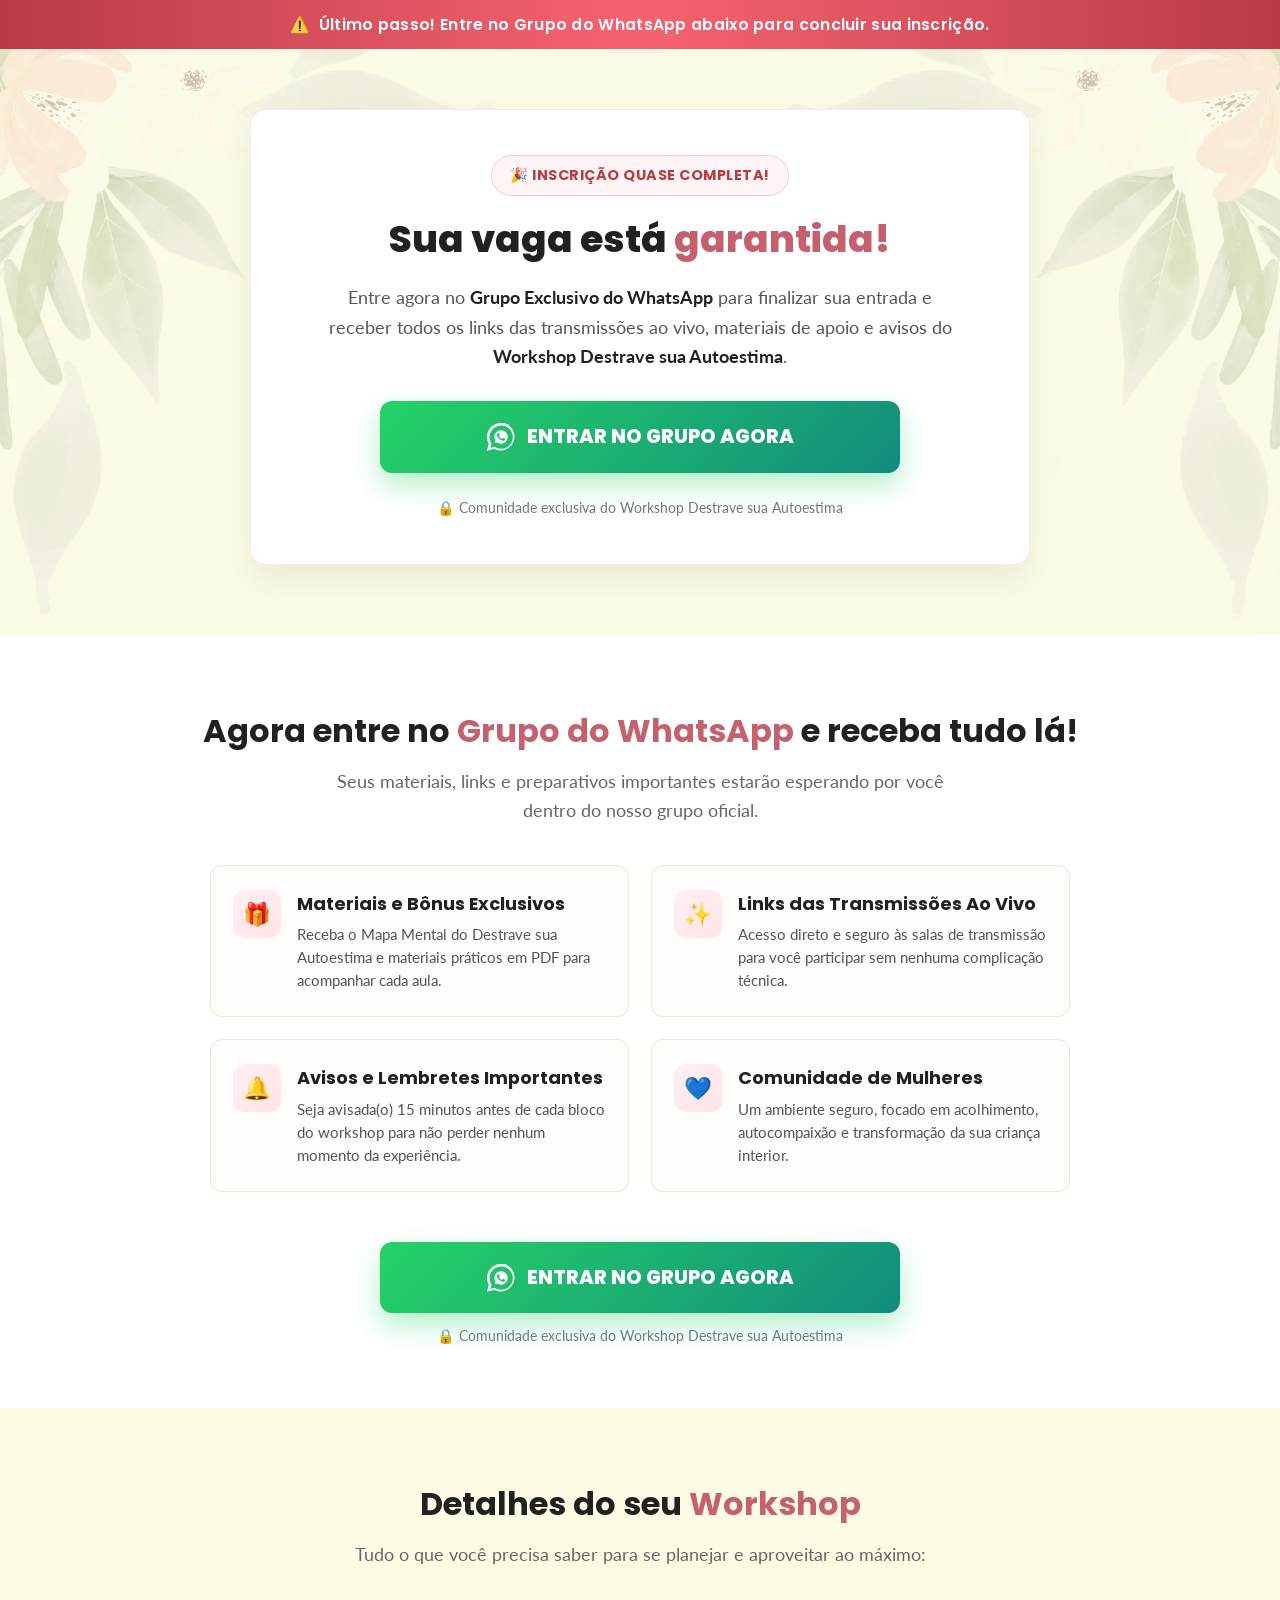
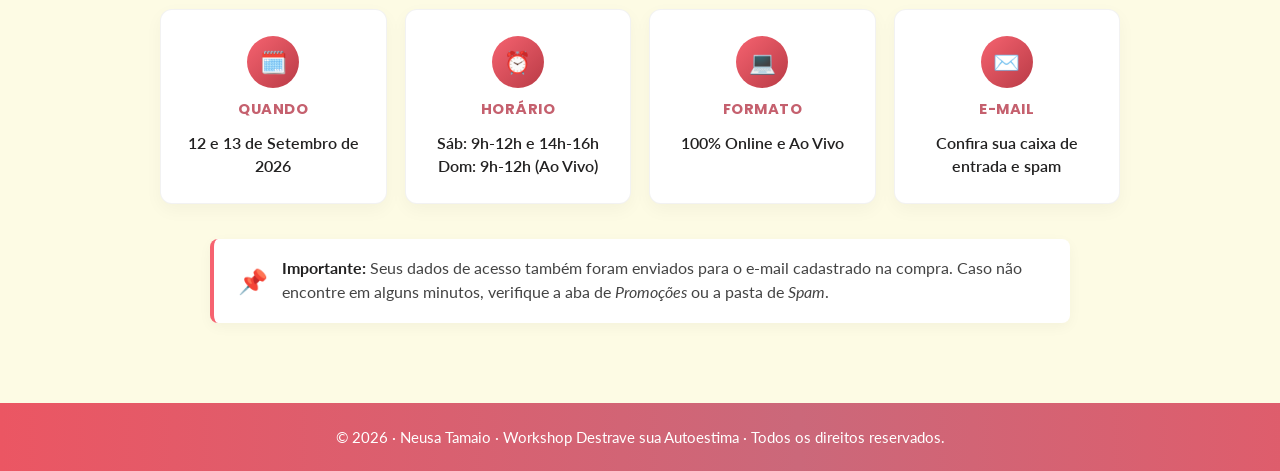
==== commit ff396437: "fix: update WhatsApp group link and remove header logo on thank you page" ====
--- a/obrigado/index.html
+++ b/obrigado/index.html
@@ -49,15 +49,6 @@
     <span>Último passo! Entre no Grupo do WhatsApp abaixo para concluir sua inscrição.</span>
   </div>
 
-  <!-- =========================================================================
-       PAGE HEADER WITH LOGO
-       ========================================================================= -->
-  <header class="obrigado-header">
-    <div class="container">
-      <img src="../images/logo-467262768.svg" alt="Neusa Tamaio - Jardim Consciente" class="obrigado-logo">
-    </div>
-  </header>
-
   <main>
     <!-- =========================================================================
          SECTION 1: HERO / CONFIRMATION & MAIN WHATSAPP CTA
@@ -78,7 +69,7 @@
             Entre agora no <strong>Grupo Exclusivo do WhatsApp</strong> para finalizar sua entrada e receber todos os links das transmissões ao vivo, materiais de apoio e avisos do <strong>Workshop Destrave sua Autoestima</strong>.
           </p>
 
-          <a href="https://chat.whatsapp.com/GzQvH67pU4o5q8J8" target="_blank" rel="noopener noreferrer" class="btn-whatsapp-cta">
+          <a href="https://chat.whatsapp.com/EQ3tBBslyHBFWDgLTvkC4j" target="_blank" rel="noopener noreferrer" class="btn-whatsapp-cta">
             <svg class="whatsapp-icon-svg" viewBox="0 0 24 24" fill="currentColor">
               <path d="M12.031 6.172c-3.181 0-5.767 2.586-5.768 5.766-.001 1.298.38 2.27 1.019 3.287l-.582 2.128 2.182-.573c.978.58 1.911.928 3.145.929 3.178 0 5.767-2.587 5.768-5.766.001-3.187-2.575-5.77-5.764-5.771zm3.392 8.244c-.144.405-.837.774-1.17.824-.299.045-.677.063-1.092-.069-.252-.08-.575-.187-.988-.365-1.739-.751-2.874-2.502-2.961-2.617-.087-.116-.708-.94-.708-1.793s.448-1.273.607-1.446c.159-.173.346-.217.462-.217l.332.006c.106.005.249-.04.39.298.144.347.491 1.2.534 1.287.043.087.072.188.014.304-.058.116-.087.188-.173.289l-.26.304c-.087.086-.177.18-.076.354.101.174.449.741.964 1.201.662.591 1.221.774 1.394.86s.275.072.376-.043c.101-.116.433-.506.549-.68.116-.173.231-.145.39-.087s1.011.477 1.184.564.289.13.332.202c.045.072.045.419-.1.824zm-3.423-14.416c-6.627 0-12 5.373-12 12 0 2.112.551 4.095 1.517 5.825l-1.611 5.889 6.046-1.585c1.668.91 3.57 1.432 5.597 1.432 6.627 0 12-5.373 12-12 0-6.627-5.373-12-12-12zm0 22.083c-1.849 0-3.567-.518-5.029-1.417l-.36-.22-3.589.941.957-3.498-.242-.385c-.991-1.572-1.537-3.424-1.537-5.404 0-5.514 4.486-10 10-10 5.514 0 10 4.486 10 10 0 5.514-4.486 10-10 10z"/>
             </svg>
@@ -144,7 +135,7 @@
         </div>
 
         <div class="benefits-cta-wrap">
-          <a href="https://chat.whatsapp.com/GzQvH67pU4o5q8J8" target="_blank" rel="noopener noreferrer" class="btn-whatsapp-cta">
+          <a href="https://chat.whatsapp.com/EQ3tBBslyHBFWDgLTvkC4j" target="_blank" rel="noopener noreferrer" class="btn-whatsapp-cta">
             <svg class="whatsapp-icon-svg" viewBox="0 0 24 24" fill="currentColor">
               <path d="M12.031 6.172c-3.181 0-5.767 2.586-5.768 5.766-.001 1.298.38 2.27 1.019 3.287l-.582 2.128 2.182-.573c.978.58 1.911.928 3.145.929 3.178 0 5.767-2.587 5.768-5.766.001-3.187-2.575-5.77-5.764-5.771zm3.392 8.244c-.144.405-.837.774-1.17.824-.299.045-.677.063-1.092-.069-.252-.08-.575-.187-.988-.365-1.739-.751-2.874-2.502-2.961-2.617-.087-.116-.708-.94-.708-1.793s.448-1.273.607-1.446c.159-.173.346-.217.462-.217l.332.006c.106.005.249-.04.39.298.144.347.491 1.2.534 1.287.043.087.072.188.014.304-.058.116-.087.188-.173.289l-.26.304c-.087.086-.177.18-.076.354.101.174.449.741.964 1.201.662.591 1.221.774 1.394.86s.275.072.376-.043c.101-.116.433-.506.549-.68.116-.173.231-.145.39-.087s1.011.477 1.184.564.289.13.332.202c.045.072.045.419-.1.824zm-3.423-14.416c-6.627 0-12 5.373-12 12 0 2.112.551 4.095 1.517 5.825l-1.611 5.889 6.046-1.585c1.668.91 3.57 1.432 5.597 1.432 6.627 0 12-5.373 12-12 0-6.627-5.373-12-12-12zm0 22.083c-1.849 0-3.567-.518-5.029-1.417l-.36-.22-3.589.941.957-3.498-.242-.385c-.991-1.572-1.537-3.424-1.537-5.404 0-5.514 4.486-10 10-10 5.514 0 10 4.486 10 10 0 5.514-4.486 10-10 10z"/>
             </svg>
